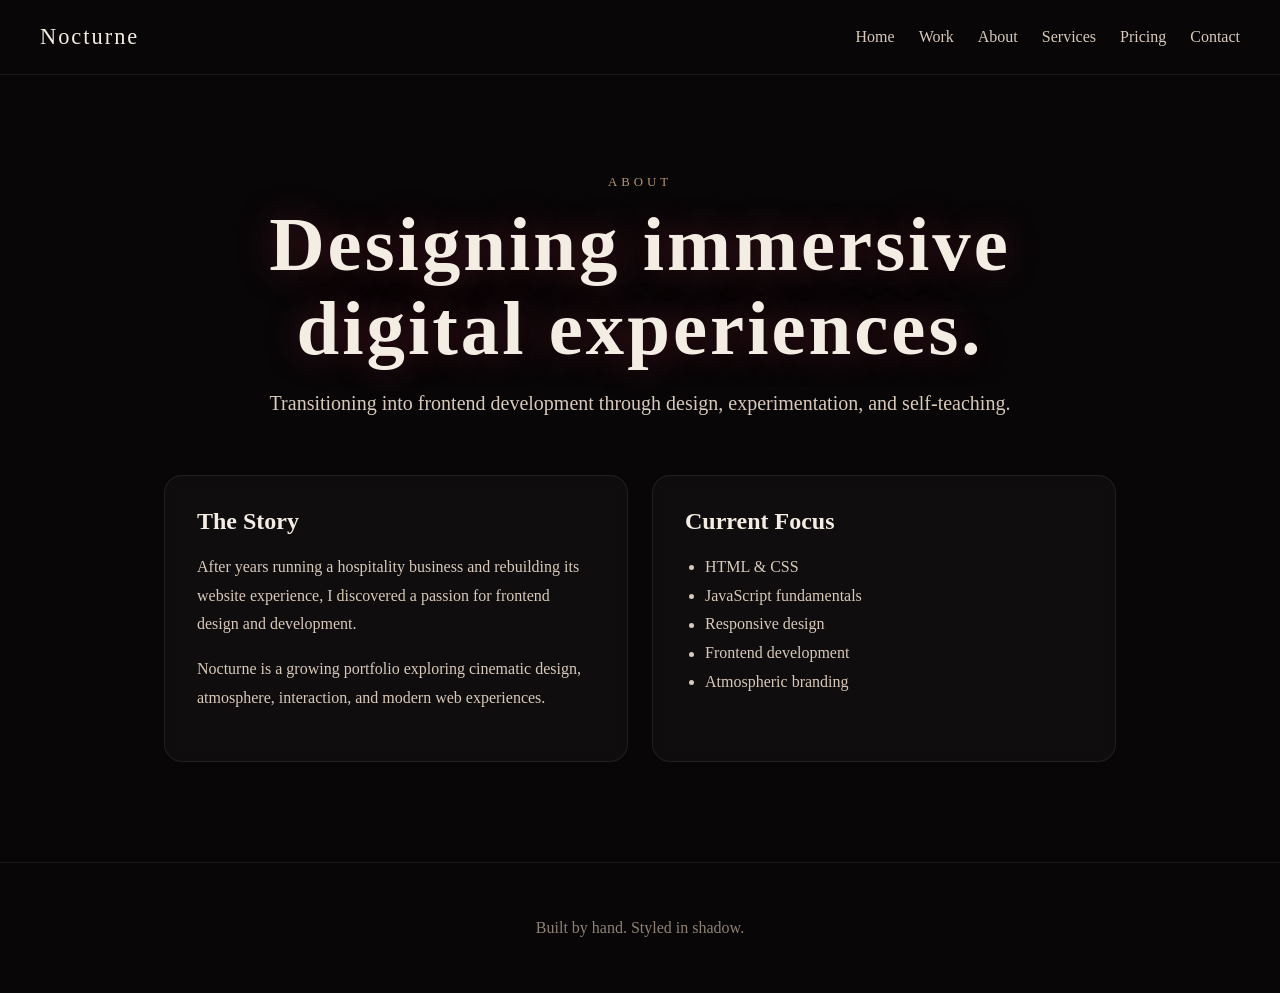
==== about.html @ 2cbea435 "Add files via upload" ====
<!DOCTYPE html>
<html lang="en">
<head>
  <meta charset="UTF-8" />
  <meta name="viewport" content="width=device-width, initial-scale=1.0" />
  <title>Nocturne | About</title>
  <link rel="stylesheet" href="style.css" />
</head>

<nav class="site-nav">
  <a href="index.html" class="logo">Nocturne</a>

  <div class="nav-links">
    <a href="index.html">Home</a>
    <a href="work.html">Work</a>
    <a href="about.html">About</a>
    <a href="services.html">Services</a>
    <a href="pricing.html">Pricing</a>
    <a href="contact.html">Contact</a>
  </div>
</nav>

<header class="page-header">
  <p class="eyebrow">About</p>

  <h1>Designing immersive digital experiences.</h1>

  <p class="tagline">
    Transitioning into frontend development through design, experimentation, and self-teaching.
  </p>
</header>

<main class="about-content">

  <section class="about-card">

    <h2>The Story</h2>

    <p>
      After years running a hospitality business and rebuilding its website experience, I discovered a passion for frontend design and development.
    </p>

    <p>
      Nocturne is a growing portfolio exploring cinematic design, atmosphere, interaction, and modern web experiences.
    </p>

  </section>

  <section class="about-card">

    <h2>Current Focus</h2>

    <ul>
      <li>HTML & CSS</li>
      <li>JavaScript fundamentals</li>
      <li>Responsive design</li>
      <li>Frontend development</li>
      <li>Atmospheric branding</li>
    </ul>

  </section>

</main>

<footer class="site-footer">
  <p>Built by hand. Styled in shadow.</p>
</footer>
---- style.css ----
* {
  box-sizing: border-box;
}

body {
  margin: 0;
  font-family: Georgia, "Times New Roman", serif;
  background: #080607;
  color: #f4ede4;
}

.hero {
  min-height: 100vh;
  display: grid;
  place-items: center;
  position: relative;
  overflow: hidden;
  background:
    radial-gradient(circle at top, rgba(120, 30, 50, 0.28), transparent 35%),
    linear-gradient(135deg, #080607, #181013 55%, #050505);
}

.hero::before {
  content: "";
  position: absolute;
  inset: 0;
  background-image:
    linear-gradient(rgba(255,255,255,0.03) 1px, transparent 1px),
    linear-gradient(90deg, rgba(255,255,255,0.03) 1px, transparent 1px);
  background-size: 80px 80px;
  opacity: 0.18;
}

.overlay {
  position: absolute;
  inset: 0;
  background: radial-gradient(circle, transparent 35%, rgba(0,0,0,0.75));
}

.content {
  position: relative;
  z-index: 2;
  text-align: center;
  padding: 2rem;
  max-width: 800px;
}

.eyebrow {
  text-transform: uppercase;
  letter-spacing: 4px;
  font-size: 0.8rem;
  color: #b89472;
}

h1 {
  font-size: clamp(4rem, 12vw, 9rem);
  margin: 0;
  letter-spacing: 3px;
  text-shadow: 0 0 35px rgba(140, 35, 55, 0.45);
}

.tagline {
  font-size: 1.25rem;
  color: #d8c9ba;
  margin-bottom: 2rem;
}

button {
  background: transparent;
  color: #f4ede4;
  border: 1px solid #b89472;
  padding: 14px 28px;
  font-size: 1rem;
  letter-spacing: 2px;
  text-transform: uppercase;
  cursor: pointer;
  transition: 0.3s ease;
}

button:hover {
  background: #b89472;
  color: #080607;
  box-shadow: 0 0 30px rgba(184, 148, 114, 0.35);
}

/* ---------------- WORK PAGE ---------------- */

.site-nav {
  position: relative;
  z-index: 10;

  display: flex;
  justify-content: space-between;
  align-items: center;

  padding: 24px 40px;

  border-bottom: 1px solid rgba(255,255,255,0.08);
}

.logo {
  text-decoration: none;
  color: #f4ede4;

  font-size: 1.4rem;
  letter-spacing: 2px;
}

.nav-links {
  display: flex;
  gap: 24px;
}

.nav-links a {
  text-decoration: none;
  color: #d8c9ba;

  transition: 0.3s ease;
}

.nav-links a:hover {
  color: #b89472;
}

.page-header {
  max-width: 900px;

  margin: 100px auto 60px auto;

  padding: 0 24px;

  text-align: center;
}

.page-header h1 {
  font-size: clamp(2.5rem, 6vw, 5rem);

  line-height: 1.1;

  margin-bottom: 20px;
}

.work-grid {
  max-width: 1200px;

  margin: 0 auto;

  padding: 0 24px 100px;

  display: grid;

  grid-template-columns: repeat(auto-fit, minmax(280px, 1fr));

  gap: 24px;
}

.project-card {
  background: rgba(255,255,255,0.03);

  border: 1px solid rgba(255,255,255,0.08);

  padding: 28px;

  border-radius: 18px;

  backdrop-filter: blur(6px);

  transition: transform 0.3s ease,
              border-color 0.3s ease,
              box-shadow 0.3s ease;
}

.project-card:hover {
  transform: translateY(-6px);

  border-color: rgba(184,148,114,0.45);

  box-shadow: 0 10px 30px rgba(0,0,0,0.35);
}

.project-label {
  text-transform: uppercase;

  letter-spacing: 2px;

  font-size: 0.75rem;

  color: #b89472;

  margin-bottom: 10px;
}

.project-card h2 {
  margin-top: 0;

  margin-bottom: 14px;
}

.project-card p {
  color: #d8c9ba;

  line-height: 1.7;
}

.project-card a {
  display: inline-block;

  margin-top: 20px;

  color: #f4ede4;

  text-decoration: none;

  border-bottom: 1px solid rgba(184,148,114,0.5);

  padding-bottom: 4px;

  transition: 0.3s ease;
}

.project-card a:hover {
  color: #b89472;
}

.site-footer {
  text-align: center;

  padding: 40px 20px;

  border-top: 1px solid rgba(255,255,255,0.08);

  color: #8f8173;
}

/* ---------------- ABOUT PAGE ---------------- */

.about-content {
  max-width: 1000px;

  margin: 0 auto;

  padding: 0 24px 100px;

  display: grid;

  grid-template-columns: repeat(auto-fit, minmax(320px, 1fr));

  gap: 24px;
}

.about-card {
  background: rgba(255,255,255,0.03);

  border: 1px solid rgba(255,255,255,0.08);

  border-radius: 18px;

  padding: 32px;

  backdrop-filter: blur(6px);
}

.about-card h2 {
  margin-top: 0;

  margin-bottom: 18px;
}

.about-card p,
.about-card li {
  color: #d8c9ba;

  line-height: 1.8;
}

.about-card ul {
  padding-left: 20px;
}

/* ---------------- SERVICES PAGE ---------------- */

.services-grid {
  max-width: 1200px;

  margin: 0 auto;

  padding: 0 24px 100px;

  display: grid;

  grid-template-columns: repeat(auto-fit, minmax(280px, 1fr));

  gap: 24px;
}

.service-card {
  background: rgba(255,255,255,0.03);

  border: 1px solid rgba(255,255,255,0.08);

  border-radius: 18px;

  padding: 32px;

  backdrop-filter: blur(6px);

  transition: transform 0.3s ease,
              border-color 0.3s ease;
}

.service-card:hover {
  transform: translateY(-6px);

  border-color: rgba(184,148,114,0.45);
}

.service-card h2 {
  margin-top: 0;

  margin-bottom: 16px;
}

.service-card p {
  color: #d8c9ba;

  line-height: 1.8;
}

/* ---------------- PRICING PAGE ---------------- */

.pricing-grid {
  max-width: 1200px;
  margin: 0 auto;
  padding: 0 24px 100px;
  display: grid;
  grid-template-columns: repeat(auto-fit, minmax(280px, 1fr));
  gap: 24px;
}

.pricing-card {
  background: rgba(255,255,255,0.03);
  border: 1px solid rgba(255,255,255,0.08);
  border-radius: 18px;
  padding: 32px;
  backdrop-filter: blur(6px);
}

.pricing-card.featured {
  border-color: rgba(184,148,114,0.55);
  box-shadow: 0 0 35px rgba(184,148,114,0.12);
}

.price {
  font-size: 1.8rem;
  color: #b89472;
  margin: 18px 0;
}

.pricing-card p {
  color: #d8c9ba;
  line-height: 1.8;
}

/* ---------------- CONTACT PAGE ---------------- */

.contact-container {
  max-width: 800px;

  margin: 0 auto;

  padding: 0 24px 100px;
}

.contact-card {
  background: rgba(255,255,255,0.03);

  border: 1px solid rgba(255,255,255,0.08);

  border-radius: 18px;

  padding: 40px;

  text-align: center;

  backdrop-filter: blur(6px);
}

.contact-card p {
  color: #d8c9ba;

  line-height: 1.8;
}

.contact-links {
  margin-top: 32px;

  display: flex;

  justify-content: center;

  gap: 20px;

  flex-wrap: wrap;
}

.contact-links a {
  text-decoration: none;

  color: #f4ede4;

  border: 1px solid rgba(184,148,114,0.4);

  padding: 12px 20px;

  border-radius: 999px;

  transition: 0.3s ease;
}

.contact-links a:hover {
  background: rgba(184,148,114,0.15);

  border-color: rgba(184,148,114,0.8);

  color: #b89472;
}
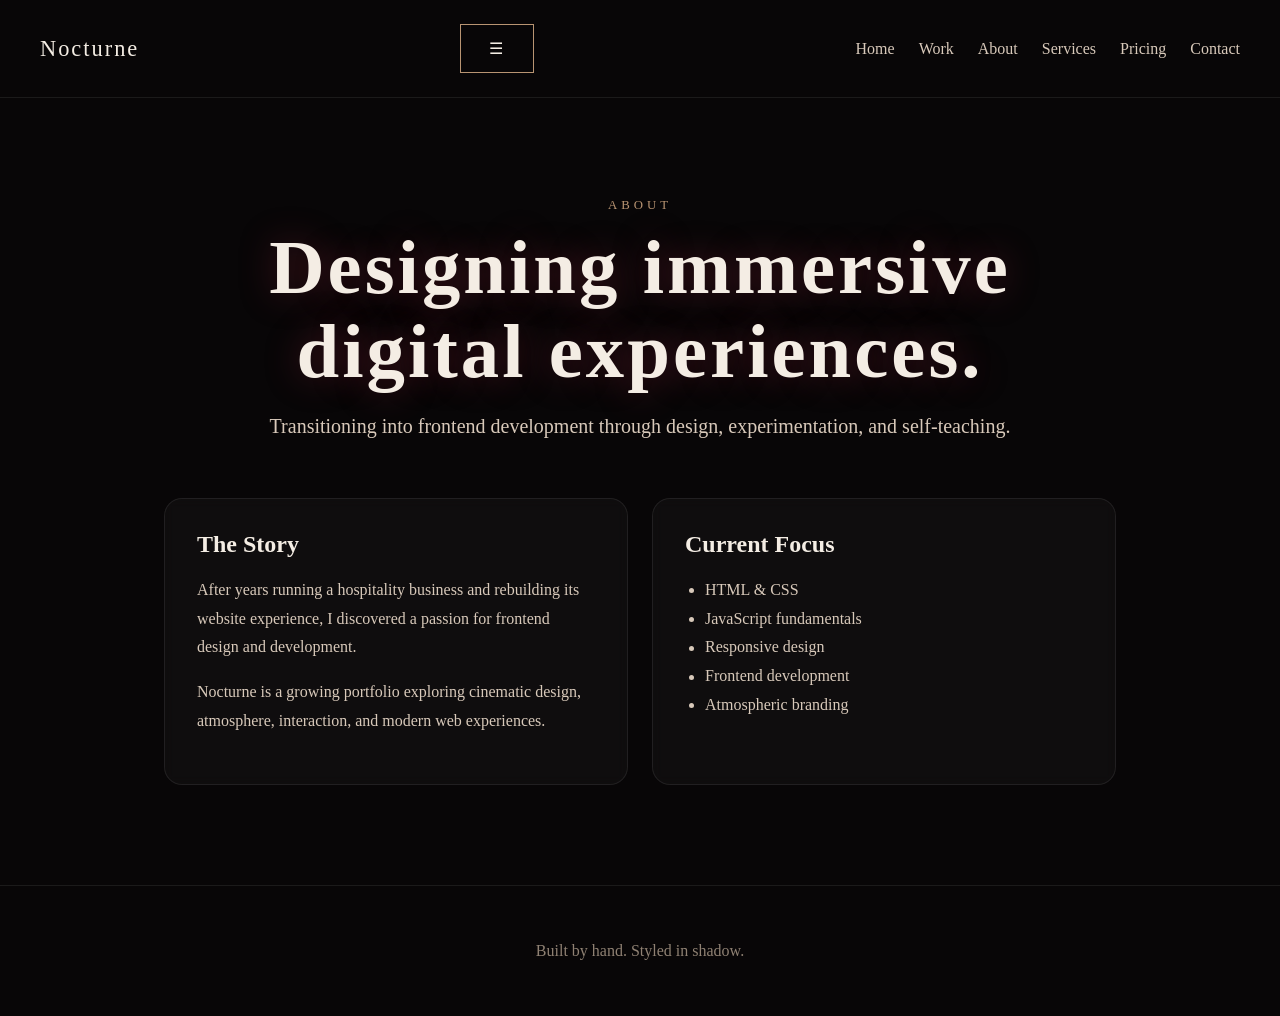
==== commit 8296e0c0: "Update about.html" ====
--- a/about.html
+++ b/about.html
@@ -10,7 +10,11 @@
 <nav class="site-nav">
   <a href="index.html" class="logo">Nocturne</a>
 
-  <div class="nav-links">
+  <button class="menu-toggle" id="menuToggle">
+    ☰
+  </button>
+
+  <div class="nav-links" id="navLinks">
     <a href="index.html">Home</a>
     <a href="work.html">Work</a>
     <a href="about.html">About</a>
@@ -64,4 +68,4 @@
 
 <footer class="site-footer">
   <p>Built by hand. Styled in shadow.</p>
-</footer>+</footer>
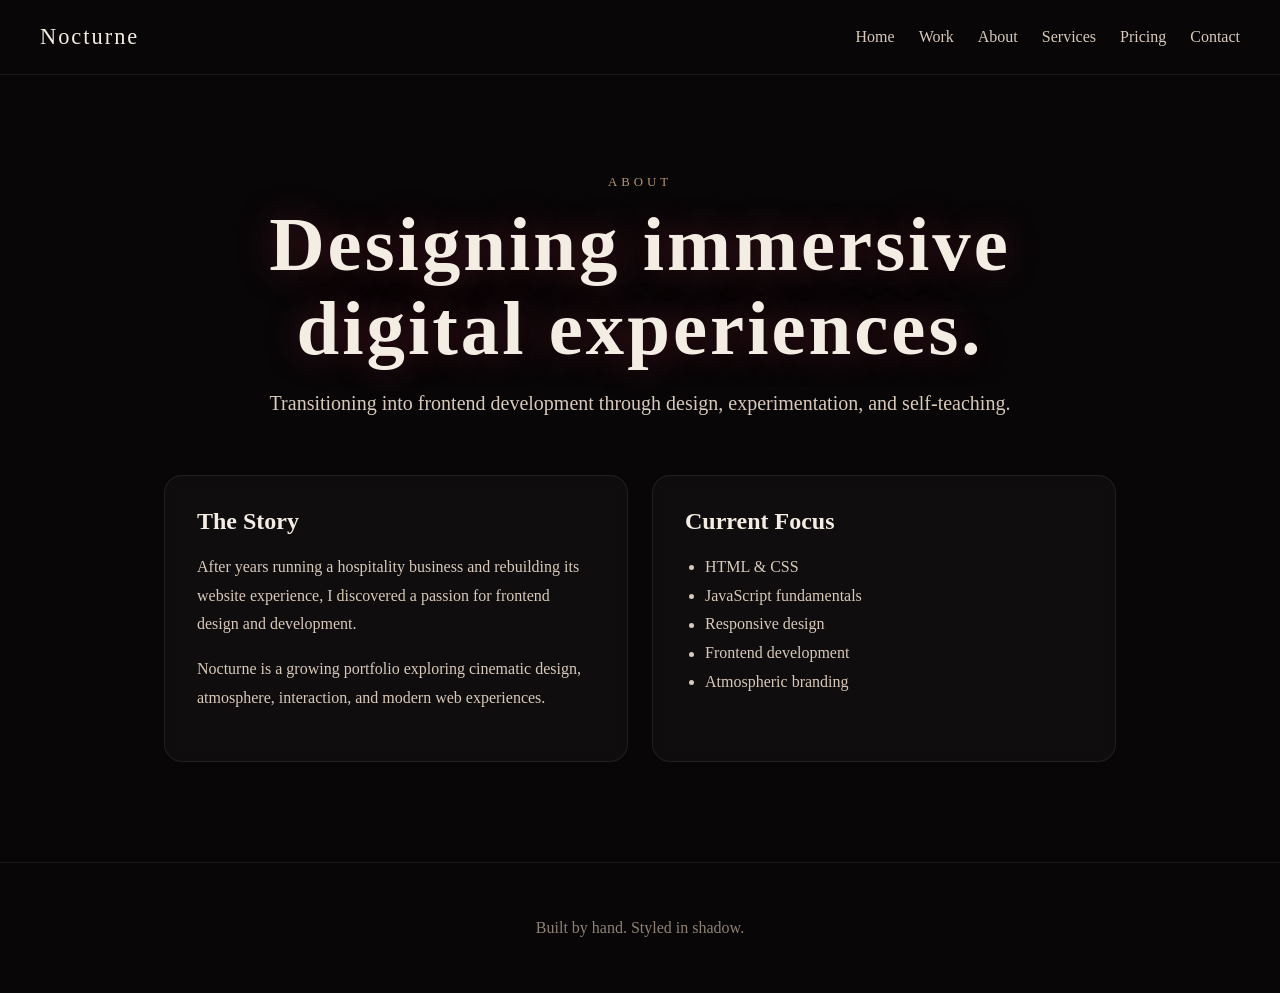
==== commit 397be358: "Update about.html" ====
--- a/about.html
+++ b/about.html
@@ -8,6 +8,7 @@
 </head>
 
 <nav class="site-nav">
+
   <a href="index.html" class="logo">Nocturne</a>
 
   <button class="menu-toggle" id="menuToggle">
@@ -15,13 +16,16 @@
   </button>
 
   <div class="nav-links" id="navLinks">
+
     <a href="index.html">Home</a>
     <a href="work.html">Work</a>
     <a href="about.html">About</a>
     <a href="services.html">Services</a>
     <a href="pricing.html">Pricing</a>
     <a href="contact.html">Contact</a>
+
   </div>
+
 </nav>
 
 <header class="page-header">
--- a/style.css
+++ b/style.css
@@ -423,4 +423,42 @@
   border-color: rgba(184,148,114,0.8);
 
   color: #b89472;
-}+}
+
+/* ---------------- MOBILE MENU ---------------- */
+
+.menu-toggle {
+  display: none;
+  background: transparent;
+  border: 1px solid rgba(184,148,114,0.4);
+  color: #f4ede4;
+  padding: 10px 14px;
+  border-radius: 10px;
+  font-size: 1.2rem;
+  cursor: pointer;
+}
+
+@media(max-width: 768px) {
+
+  .site-nav {
+    align-items: flex-start;
+    flex-wrap: wrap;
+  }
+
+  .menu-toggle {
+    display: block;
+    margin-left: auto;
+  }
+
+  .nav-links {
+    display: none;
+    width: 100%;
+    flex-direction: column;
+    gap: 14px;
+    padding-top: 20px;
+  }
+
+  .nav-links.open {
+    display: flex;
+  }
+}
